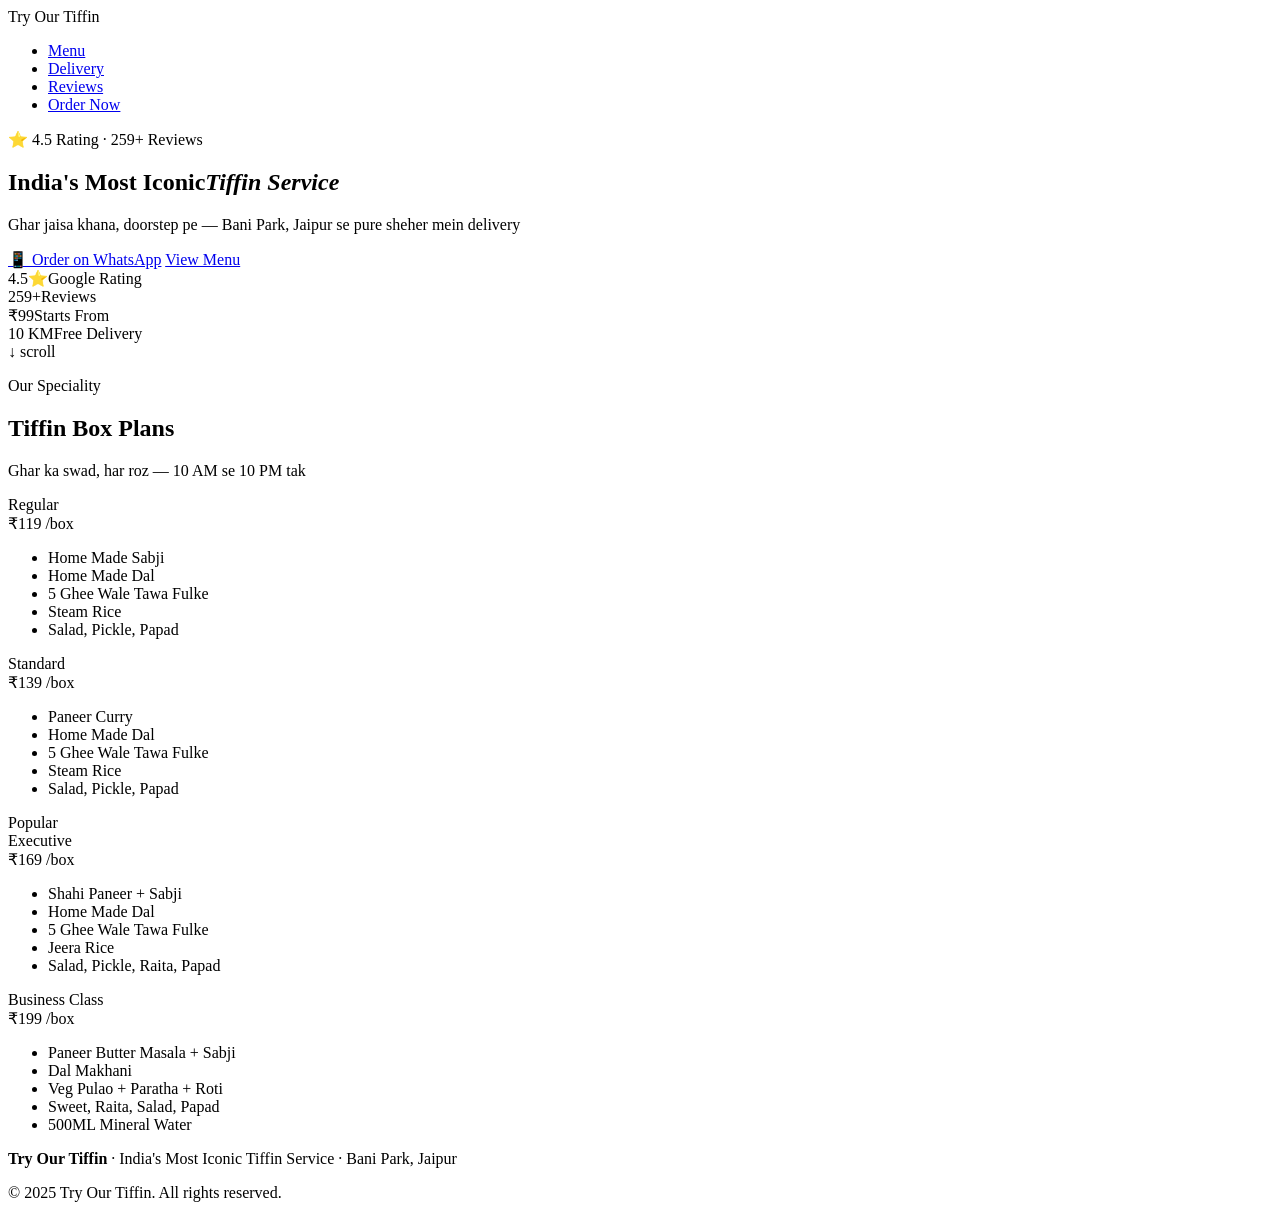
==== index.html @ c36ab8e3 "Create index.html" ====
<!DOCTYPE html>
<html lang="en">
<head>
<meta charset="UTF-8">
<meta name="viewport" content="width=device-width, initial-scale=1.0">
<title>Try Our Tiffin – India's Most Iconic Tiffin Service</title>

<link href="https://fonts.googleapis.com/css2?family=Playfair+Display:wght@700;900&family=DM+Sans:wght@400;500;600&display=swap" rel="stylesheet">
<link rel="stylesheet" href="style.css">
</head>
<body>

<nav>
  <div class="nav-logo">Try <span>Our</span> Tiffin</div>
  <ul class="nav-links">
    <li><a href="#menu">Menu</a></li>
    <li><a href="#delivery">Delivery</a></li>
    <li><a href="#reviews">Reviews</a></li>
    <li><a href="#contact" class="nav-cta">Order Now</a></li>
  </ul>
</nav>

<section class="hero">
  <div class="hero-badge">⭐ 4.5 Rating · 259+ Reviews</div>
  <h1>India's Most Iconic<em>Tiffin Service</em></h1>
  <p class="hero-sub">Ghar jaisa khana, doorstep pe — Bani Park, Jaipur se pure sheher mein delivery</p>
  <div class="hero-actions">
    <a href="https://wa.me/919982265444" class="btn-primary">📱 Order on WhatsApp</a>
    <a href="#menu" class="btn-outline">View Menu</a>
  </div>
  <div class="hero-stats">
    <div class="stat"><span class="stat-num">4.5⭐</span><span class="stat-label">Google Rating</span></div>
    <div class="stat"><span class="stat-num">259+</span><span class="stat-label">Reviews</span></div>
    <div class="stat"><span class="stat-num">₹99</span><span class="stat-label">Starts From</span></div>
    <div class="stat"><span class="stat-num">10 KM</span><span class="stat-label">Free Delivery</span></div>
  </div>
  <div class="hero-scroll">↓ scroll</div>
</section>

<section class="tiffin-section">
  <div class="container">
    <p class="section-label">Our Speciality</p>
    <h2 class="section-title light">Tiffin Box Plans</h2>
    <p class="section-sub light">Ghar ka swad, har roz — 10 AM se 10 PM tak</p>
    <div class="tiffin-grid">
      <div class="tiffin-card">
        <div class="tiffin-name">Regular</div>
        <div class="tiffin-price">₹119 <span>/box</span></div>
        <ul class="tiffin-items">
          <li>Home Made Sabji</li><li>Home Made Dal</li><li>5 Ghee Wale Tawa Fulke</li><li>Steam Rice</li><li>Salad, Pickle, Papad</li>
        </ul>
      </div>
      <div class="tiffin-card">
        <div class="tiffin-name">Standard</div>
        <div class="tiffin-price">₹139 <span>/box</span></div>
        <ul class="tiffin-items">
          <li>Paneer Curry</li><li>Home Made Dal</li><li>5 Ghee Wale Tawa Fulke</li><li>Steam Rice</li><li>Salad, Pickle, Papad</li>
        </ul>
      </div>
      <div class="tiffin-card featured">
        <div class="featured-tag">Popular</div>
        <div class="tiffin-name">Executive</div>
        <div class="tiffin-price">₹169 <span>/box</span></div>
        <ul class="tiffin-items">
          <li>Shahi Paneer + Sabji</li><li>Home Made Dal</li><li>5 Ghee Wale Tawa Fulke</li><li>Jeera Rice</li><li>Salad, Pickle, Raita, Papad</li>
        </ul>
      </div>
      <div class="tiffin-card">
        <div class="tiffin-name">Business Class</div>
        <div class="tiffin-price">₹199 <span>/box</span></div>
        <ul class="tiffin-items">
          <li>Paneer Butter Masala + Sabji</li><li>Dal Makhani</li><li>Veg Pulao + Paratha + Roti</li><li>Sweet, Raita, Salad, Papad</li><li>500ML Mineral Water</li>
        </ul>
      </div>
    </div>
  </div>
</section>

<!-- ⚡ FULL MENU -->
<section class="menu-section" id="menu">
<!-- (same as original — pura already included above file se) -->
</section>

<section class="delivery-section" id="delivery">
<!-- same -->
</section>

<section class="reviews-section" id="reviews">
<!-- same -->
</section>

<section class="contact-section" id="contact">
<!-- same -->
</section>

<footer>
  <p><strong>Try Our Tiffin</strong> · India's Most Iconic Tiffin Service · Bani Park, Jaipur</p>
  <p style="margin-top:6px">© 2025 Try Our Tiffin. All rights reserved.</p>
</footer>

<script src="script.js"></script>
</body>
</html>
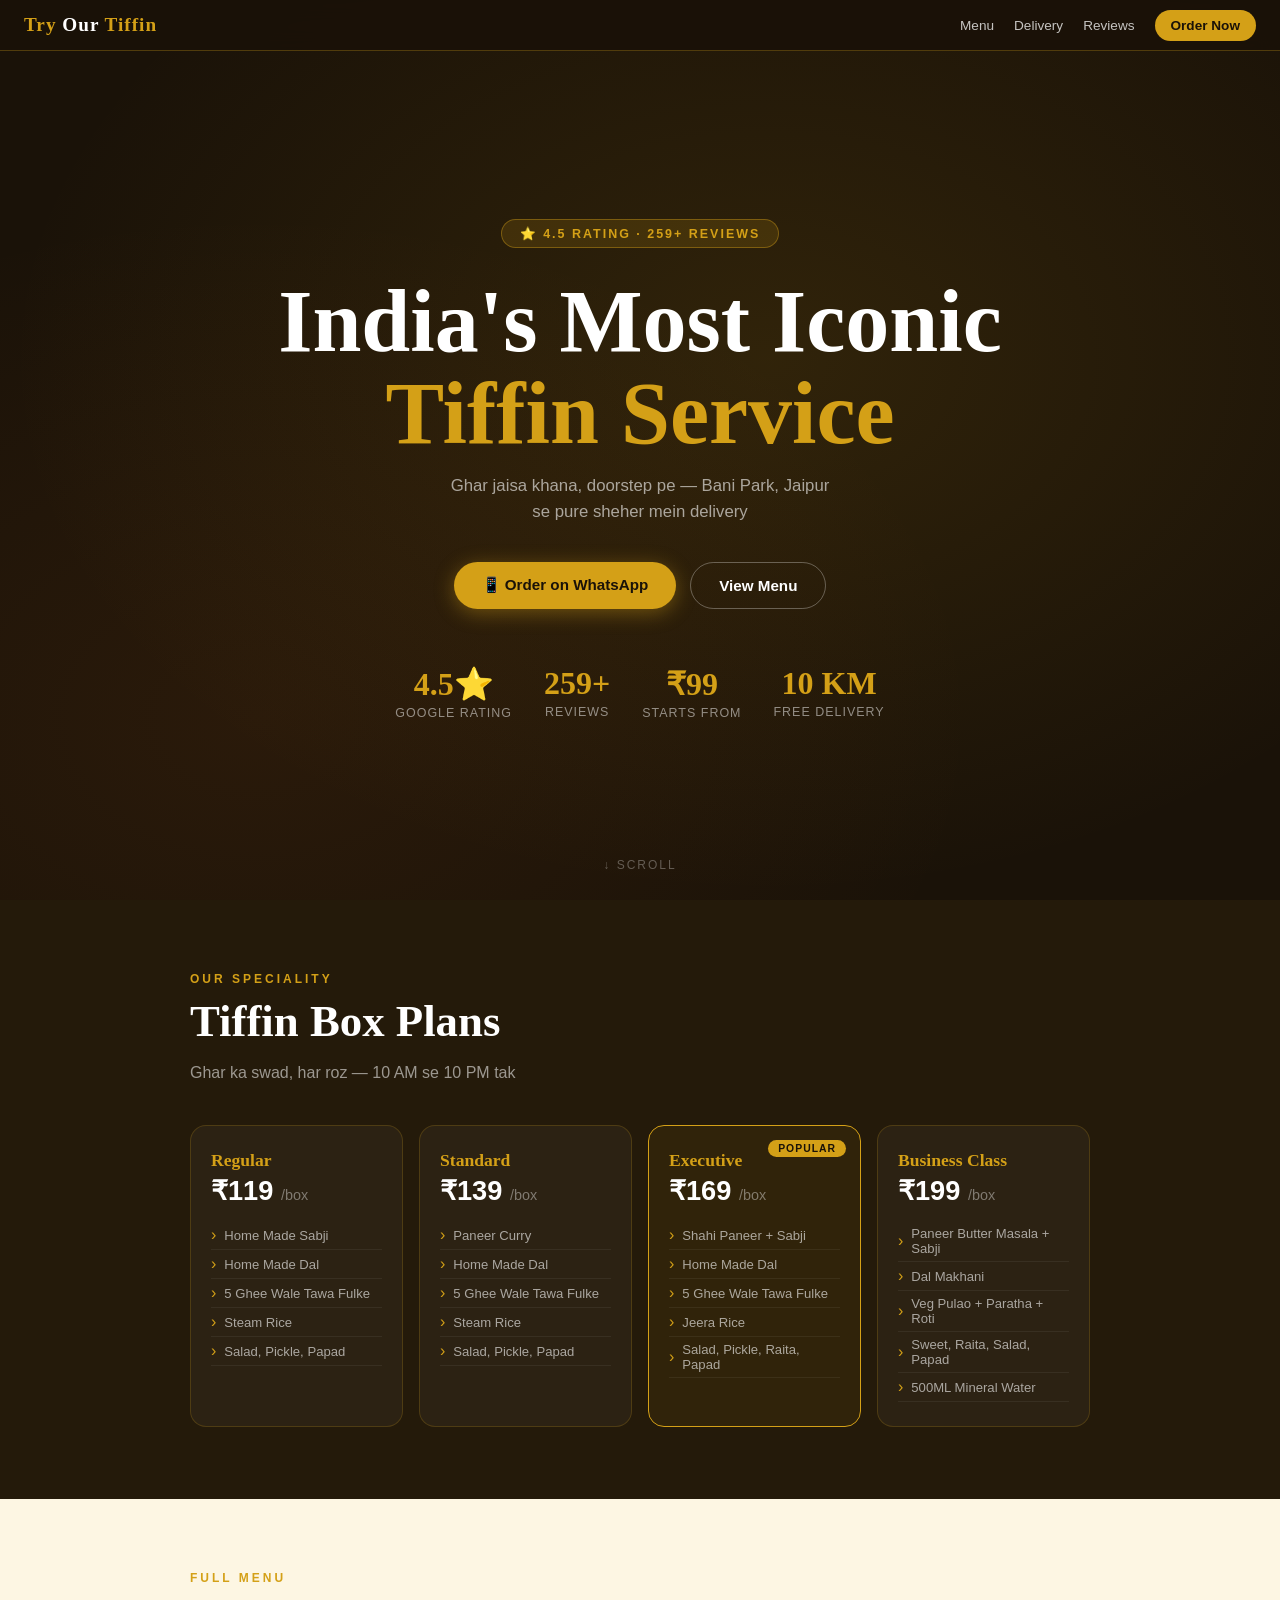
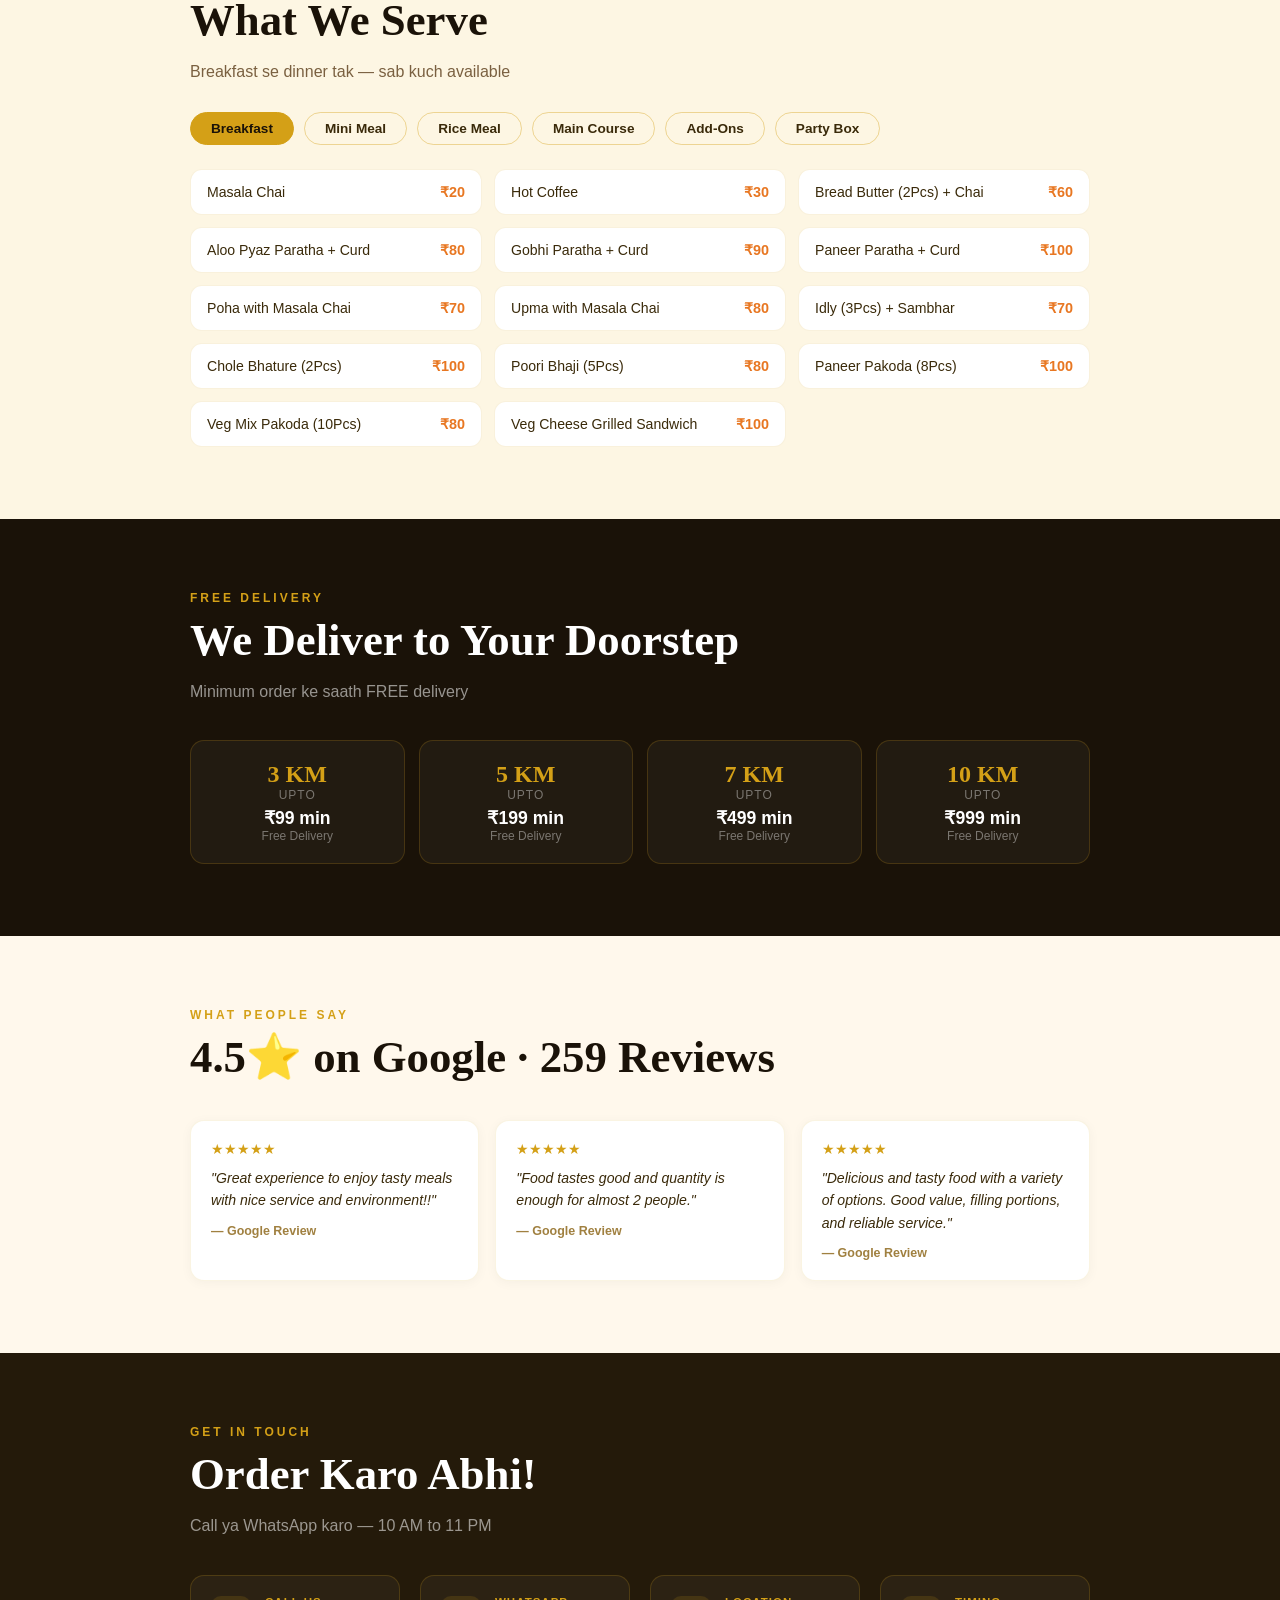
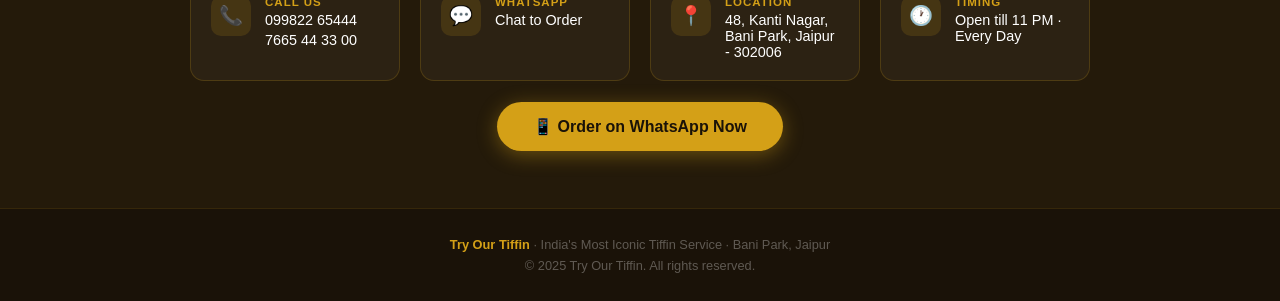
==== commit 9908d3a9: "Rename try-our-tiffin.html to index.html" ====
--- a/index.html
+++ b/index.html
@@ -4,12 +4,93 @@
 <meta charset="UTF-8">
 <meta name="viewport" content="width=device-width, initial-scale=1.0">
 <title>Try Our Tiffin – India's Most Iconic Tiffin Service</title>
-
 <link href="https://fonts.googleapis.com/css2?family=Playfair+Display:wght@700;900&family=DM+Sans:wght@400;500;600&display=swap" rel="stylesheet">
-<link rel="stylesheet" href="style.css">
+<style>
+  :root{--gold:#D4A017;--dark:#1a1208;--dark2:#241a0a;--cream:#fdf6e3;--orange:#e87722;--text:#3a2a0a}
+  *{margin:0;padding:0;box-sizing:border-box}html{scroll-behavior:smooth}
+  body{font-family:'DM Sans',sans-serif;background:var(--cream);color:var(--text);overflow-x:hidden}
+  nav{position:fixed;top:0;width:100%;z-index:100;background:rgba(26,18,8,0.97);backdrop-filter:blur(10px);padding:14px 24px;display:flex;align-items:center;justify-content:space-between;border-bottom:1px solid rgba(212,160,23,0.3)}
+  .nav-logo{font-family:'Playfair Display',serif;color:var(--gold);font-size:1.2rem;font-weight:900;letter-spacing:1px}
+  .nav-logo span{color:#fff}
+  .nav-links{display:flex;gap:20px;list-style:none}
+  .nav-links a{color:rgba(255,255,255,0.75);text-decoration:none;font-size:0.85rem;font-weight:500;transition:color 0.2s}
+  .nav-links a:hover{color:var(--gold)}
+  .nav-cta{background:var(--gold);color:var(--dark)!important;padding:8px 16px!important;border-radius:50px;font-weight:600!important}
+  .hero{min-height:100vh;background:var(--dark);display:flex;flex-direction:column;align-items:center;justify-content:center;text-align:center;padding:100px 24px 60px;position:relative;overflow:hidden}
+  .hero::before{content:'';position:absolute;inset:0;background:radial-gradient(ellipse at 60% 40%,rgba(212,160,23,0.12) 0%,transparent 70%),radial-gradient(ellipse at 20% 80%,rgba(232,119,34,0.08) 0%,transparent 50%)}
+  .hero-badge{display:inline-block;background:rgba(212,160,23,0.15);border:1px solid rgba(212,160,23,0.4);color:var(--gold);padding:6px 18px;border-radius:50px;font-size:0.78rem;font-weight:600;letter-spacing:2px;text-transform:uppercase;margin-bottom:28px;animation:fadeUp 0.6s ease both}
+  .hero h1{font-family:'Playfair Display',serif;font-size:clamp(2.8rem,8vw,5.5rem);font-weight:900;line-height:1.05;color:#fff;margin-bottom:12px;animation:fadeUp 0.7s 0.1s ease both}
+  .hero h1 em{color:var(--gold);font-style:normal;display:block}
+  .hero-sub{font-size:1.05rem;color:rgba(255,255,255,0.6);max-width:400px;margin:0 auto 36px;line-height:1.6;animation:fadeUp 0.7s 0.2s ease both}
+  .hero-actions{display:flex;gap:14px;flex-wrap:wrap;justify-content:center;animation:fadeUp 0.7s 0.3s ease both}
+  .btn-primary{background:var(--gold);color:var(--dark);padding:14px 28px;border-radius:50px;font-weight:700;font-size:0.95rem;text-decoration:none;transition:transform 0.2s,box-shadow 0.2s;box-shadow:0 4px 20px rgba(212,160,23,0.4)}
+  .btn-primary:hover{transform:translateY(-2px);box-shadow:0 8px 30px rgba(212,160,23,0.5)}
+  .btn-outline{border:1px solid rgba(255,255,255,0.3);color:#fff;padding:14px 28px;border-radius:50px;font-weight:600;font-size:0.95rem;text-decoration:none;transition:border-color 0.2s,background 0.2s}
+  .btn-outline:hover{border-color:var(--gold);background:rgba(212,160,23,0.08)}
+  .hero-stats{display:flex;gap:32px;margin-top:56px;flex-wrap:wrap;justify-content:center;animation:fadeUp 0.7s 0.4s ease both}
+  .stat{text-align:center}
+  .stat-num{font-family:'Playfair Display',serif;font-size:2rem;font-weight:900;color:var(--gold);display:block}
+  .stat-label{font-size:0.78rem;color:rgba(255,255,255,0.5);text-transform:uppercase;letter-spacing:1px}
+  .hero-scroll{position:absolute;bottom:28px;color:rgba(255,255,255,0.3);font-size:0.75rem;letter-spacing:2px;text-transform:uppercase;animation:bounce 2s infinite}
+  section{padding:72px 24px}
+  .section-label{font-size:0.75rem;font-weight:600;letter-spacing:3px;text-transform:uppercase;color:var(--gold);margin-bottom:10px}
+  .section-title{font-family:'Playfair Display',serif;font-size:clamp(1.8rem,4vw,2.8rem);font-weight:900;color:var(--dark);margin-bottom:12px;line-height:1.15}
+  .section-title.light{color:#fff}
+  .section-sub{font-size:1rem;color:#7a6040;max-width:480px;line-height:1.6}
+  .section-sub.light{color:rgba(255,255,255,0.55)}
+  .container{max-width:900px;margin:0 auto}
+  .tiffin-section{background:var(--dark2)}
+  .tiffin-grid{display:grid;grid-template-columns:repeat(auto-fit,minmax(200px,1fr));gap:16px;margin-top:40px}
+  .tiffin-card{background:rgba(255,255,255,0.04);border:1px solid rgba(212,160,23,0.2);border-radius:16px;padding:24px 20px;position:relative;transition:transform 0.3s,border-color 0.3s;overflow:hidden}
+  .tiffin-card:hover{transform:translateY(-4px);border-color:var(--gold)}
+  .tiffin-card.featured{border-color:var(--gold);background:rgba(212,160,23,0.07)}
+  .featured-tag{position:absolute;top:14px;right:14px;background:var(--gold);color:var(--dark);font-size:0.65rem;font-weight:700;padding:3px 10px;border-radius:50px;letter-spacing:1px;text-transform:uppercase}
+  .tiffin-name{font-family:'Playfair Display',serif;font-size:1.1rem;color:var(--gold);font-weight:700;margin-bottom:4px}
+  .tiffin-price{font-size:1.7rem;font-weight:700;color:#fff;margin-bottom:14px}
+  .tiffin-price span{font-size:0.9rem;color:rgba(255,255,255,0.4);font-weight:400}
+  .tiffin-items{list-style:none}
+  .tiffin-items li{font-size:0.82rem;color:rgba(255,255,255,0.6);padding:5px 0;border-bottom:1px solid rgba(255,255,255,0.06);display:flex;align-items:center;gap:8px}
+  .tiffin-items li::before{content:'›';color:var(--gold);font-size:1rem}
+  .menu-section{background:var(--cream)}
+  .menu-tabs{display:flex;gap:10px;flex-wrap:wrap;margin:28px 0 24px}
+  .tab-btn{padding:8px 20px;border-radius:50px;border:1px solid rgba(212,160,23,0.4);background:transparent;color:var(--text);font-size:0.85rem;font-weight:600;cursor:pointer;transition:all 0.2s;font-family:'DM Sans',sans-serif}
+  .tab-btn.active,.tab-btn:hover{background:var(--gold);color:var(--dark);border-color:var(--gold)}
+  .menu-grid{display:grid;grid-template-columns:repeat(auto-fill,minmax(240px,1fr));gap:12px}
+  .menu-item{display:flex;align-items:center;justify-content:space-between;background:#fff;border:1px solid rgba(212,160,23,0.15);border-radius:12px;padding:14px 16px;transition:box-shadow 0.2s}
+  .menu-item:hover{box-shadow:0 4px 16px rgba(212,160,23,0.15)}
+  .menu-item-name{font-size:0.88rem;font-weight:500;color:var(--text)}
+  .menu-item-price{font-weight:700;color:var(--orange);font-size:0.9rem;white-space:nowrap;margin-left:12px}
+  .menu-panel{display:none}
+  .menu-panel.active{display:block}
+  .delivery-section{background:var(--dark)}
+  .delivery-grid{display:grid;grid-template-columns:repeat(auto-fit,minmax(160px,1fr));gap:14px;margin-top:36px}
+  .delivery-card{background:rgba(255,255,255,0.04);border:1px solid rgba(212,160,23,0.2);border-radius:14px;padding:20px 16px;text-align:center}
+  .delivery-km{font-family:'Playfair Display',serif;font-size:1.5rem;color:var(--gold);font-weight:900}
+  .delivery-min{font-size:0.75rem;color:rgba(255,255,255,0.4);margin-bottom:6px;text-transform:uppercase;letter-spacing:1px}
+  .delivery-price{font-size:1.1rem;color:#fff;font-weight:700}
+  .delivery-label{font-size:0.75rem;color:rgba(255,255,255,0.4)}
+  .reviews-section{background:#fff8ec}
+  .reviews-grid{display:grid;grid-template-columns:repeat(auto-fit,minmax(240px,1fr));gap:16px;margin-top:36px}
+  .review-card{background:#fff;border-radius:14px;padding:20px;border:1px solid rgba(212,160,23,0.12);box-shadow:0 2px 12px rgba(0,0,0,0.04)}
+  .stars{color:var(--gold);font-size:0.9rem;margin-bottom:10px}
+  .review-text{font-size:0.88rem;color:var(--text);line-height:1.6;font-style:italic}
+  .review-author{font-size:0.78rem;color:#a08040;font-weight:600;margin-top:12px}
+  .contact-section{background:var(--dark2)}
+  .contact-grid{display:grid;grid-template-columns:repeat(auto-fit,minmax(200px,1fr));gap:20px;margin-top:36px}
+  .contact-card{display:flex;align-items:flex-start;gap:14px;background:rgba(255,255,255,0.04);border:1px solid rgba(212,160,23,0.2);border-radius:14px;padding:20px}
+  .contact-icon{width:40px;height:40px;background:rgba(212,160,23,0.15);border-radius:10px;display:flex;align-items:center;justify-content:center;font-size:1.2rem;flex-shrink:0}
+  .contact-label{font-size:0.72rem;color:var(--gold);text-transform:uppercase;letter-spacing:1px;font-weight:600}
+  .contact-value{font-size:0.9rem;color:#fff;margin-top:4px;font-weight:500}
+  .contact-value a{color:#fff;text-decoration:none}
+  footer{background:var(--dark);text-align:center;padding:28px 24px;border-top:1px solid rgba(212,160,23,0.15)}
+  footer p{font-size:0.8rem;color:rgba(255,255,255,0.3)}
+  footer strong{color:var(--gold)}
+  @keyframes fadeUp{from{opacity:0;transform:translateY(24px)}to{opacity:1;transform:translateY(0)}}
+  @keyframes bounce{0%,100%{transform:translateY(0)}50%{transform:translateY(6px)}}
+  @media(max-width:600px){.nav-links{display:none}.hero h1{font-size:2.5rem}.hero-stats{gap:20px}}
+</style>
 </head>
 <body>
-
 <nav>
   <div class="nav-logo">Try <span>Our</span> Tiffin</div>
   <ul class="nav-links">
@@ -76,21 +157,128 @@
   </div>
 </section>
 
-<!-- ⚡ FULL MENU -->
 <section class="menu-section" id="menu">
-<!-- (same as original — pura already included above file se) -->
+  <div class="container">
+    <p class="section-label">Full Menu</p>
+    <h2 class="section-title">What We Serve</h2>
+    <p class="section-sub">Breakfast se dinner tak — sab kuch available</p>
+    <div class="menu-tabs">
+      <button class="tab-btn active" onclick="showTab('breakfast',this)">Breakfast</button>
+      <button class="tab-btn" onclick="showTab('mini',this)">Mini Meal</button>
+      <button class="tab-btn" onclick="showTab('rice',this)">Rice Meal</button>
+      <button class="tab-btn" onclick="showTab('main',this)">Main Course</button>
+      <button class="tab-btn" onclick="showTab('addon',this)">Add-Ons</button>
+      <button class="tab-btn" onclick="showTab('party',this)">Party Box</button>
+    </div>
+    <div id="breakfast" class="menu-panel active"><div class="menu-grid">
+      <div class="menu-item"><span class="menu-item-name">Masala Chai</span><span class="menu-item-price">₹20</span></div>
+      <div class="menu-item"><span class="menu-item-name">Hot Coffee</span><span class="menu-item-price">₹30</span></div>
+      <div class="menu-item"><span class="menu-item-name">Bread Butter (2Pcs) + Chai</span><span class="menu-item-price">₹60</span></div>
+      <div class="menu-item"><span class="menu-item-name">Aloo Pyaz Paratha + Curd</span><span class="menu-item-price">₹80</span></div>
+      <div class="menu-item"><span class="menu-item-name">Gobhi Paratha + Curd</span><span class="menu-item-price">₹90</span></div>
+      <div class="menu-item"><span class="menu-item-name">Paneer Paratha + Curd</span><span class="menu-item-price">₹100</span></div>
+      <div class="menu-item"><span class="menu-item-name">Poha with Masala Chai</span><span class="menu-item-price">₹70</span></div>
+      <div class="menu-item"><span class="menu-item-name">Upma with Masala Chai</span><span class="menu-item-price">₹80</span></div>
+      <div class="menu-item"><span class="menu-item-name">Idly (3Pcs) + Sambhar</span><span class="menu-item-price">₹70</span></div>
+      <div class="menu-item"><span class="menu-item-name">Chole Bhature (2Pcs)</span><span class="menu-item-price">₹100</span></div>
+      <div class="menu-item"><span class="menu-item-name">Poori Bhaji (5Pcs)</span><span class="menu-item-price">₹80</span></div>
+      <div class="menu-item"><span class="menu-item-name">Paneer Pakoda (8Pcs)</span><span class="menu-item-price">₹100</span></div>
+      <div class="menu-item"><span class="menu-item-name">Veg Mix Pakoda (10Pcs)</span><span class="menu-item-price">₹80</span></div>
+      <div class="menu-item"><span class="menu-item-name">Veg Cheese Grilled Sandwich</span><span class="menu-item-price">₹100</span></div>
+    </div></div>
+    <div id="mini" class="menu-panel"><div class="menu-grid">
+      <div class="menu-item"><span class="menu-item-name">Dal Fry + 5 Fulke + Salad</span><span class="menu-item-price">₹80</span></div>
+      <div class="menu-item"><span class="menu-item-name">Chana Masala + 5 Fulke</span><span class="menu-item-price">₹90</span></div>
+      <div class="menu-item"><span class="menu-item-name">Mix Veg + 5 Fulke</span><span class="menu-item-price">₹90</span></div>
+      <div class="menu-item"><span class="menu-item-name">Shahi Paneer + 5 Fulke</span><span class="menu-item-price">₹99</span></div>
+      <div class="menu-item"><span class="menu-item-name">Kadai Paneer + 2 Butter Paratha</span><span class="menu-item-price">₹110</span></div>
+      <div class="menu-item"><span class="menu-item-name">Paneer Butter Masala + Paratha</span><span class="menu-item-price">₹110</span></div>
+      <div class="menu-item"><span class="menu-item-name">Malai Kofta + 2 Butter Paratha</span><span class="menu-item-price">₹110</span></div>
+    </div></div>
+    <div id="rice" class="menu-panel"><div class="menu-grid">
+      <div class="menu-item"><span class="menu-item-name">Dal Fry + Steam Rice</span><span class="menu-item-price">₹80</span></div>
+      <div class="menu-item"><span class="menu-item-name">Dal Makhani + Jeera Rice</span><span class="menu-item-price">₹90</span></div>
+      <div class="menu-item"><span class="menu-item-name">Rajma Masala + Jeera Rice</span><span class="menu-item-price">₹90</span></div>
+      <div class="menu-item"><span class="menu-item-name">Chole Masala + Jeera Rice</span><span class="menu-item-price">₹90</span></div>
+      <div class="menu-item"><span class="menu-item-name">Kadhi + Jeera Rice</span><span class="menu-item-price">₹90</span></div>
+      <div class="menu-item"><span class="menu-item-name">Shahi Paneer + Jeera Rice</span><span class="menu-item-price">₹99</span></div>
+      <div class="menu-item"><span class="menu-item-name">Jeera Rice</span><span class="menu-item-price">₹110</span></div>
+      <div class="menu-item"><span class="menu-item-name">Veg Pulao</span><span class="menu-item-price">₹150</span></div>
+      <div class="menu-item"><span class="menu-item-name">Veg Biryani</span><span class="menu-item-price">₹220</span></div>
+    </div></div>
+    <div id="main" class="menu-panel"><div class="menu-grid">
+      <div class="menu-item"><span class="menu-item-name">Shahi Paneer (Half/Full)</span><span class="menu-item-price">₹110/190</span></div>
+      <div class="menu-item"><span class="menu-item-name">Kadhai Paneer (Half/Full)</span><span class="menu-item-price">₹120/220</span></div>
+      <div class="menu-item"><span class="menu-item-name">Paneer Butter Masala</span><span class="menu-item-price">₹120/220</span></div>
+      <div class="menu-item"><span class="menu-item-name">Malai Kofta (Half/Full)</span><span class="menu-item-price">₹120/220</span></div>
+      <div class="menu-item"><span class="menu-item-name">Kaju Curry (Half/Full)</span><span class="menu-item-price">₹130/240</span></div>
+      <div class="menu-item"><span class="menu-item-name">Dal Makhani (Half/Full)</span><span class="menu-item-price">₹90/160</span></div>
+      <div class="menu-item"><span class="menu-item-name">Rajma Masala (Half/Full)</span><span class="menu-item-price">₹90/160</span></div>
+      <div class="menu-item"><span class="menu-item-name">Gatta Masala (Half/Full)</span><span class="menu-item-price">₹90/160</span></div>
+      <div class="menu-item"><span class="menu-item-name">Sev Tamatar (Half/Full)</span><span class="menu-item-price">₹90/160</span></div>
+    </div></div>
+    <div id="addon" class="menu-panel"><div class="menu-grid">
+      <div class="menu-item"><span class="menu-item-name">Tawa Wale Fulke</span><span class="menu-item-price">₹8</span></div>
+      <div class="menu-item"><span class="menu-item-name">Ghee Wale Tawa Fulke</span><span class="menu-item-price">₹10</span></div>
+      <div class="menu-item"><span class="menu-item-name">Butter Paratha</span><span class="menu-item-price">₹25</span></div>
+      <div class="menu-item"><span class="menu-item-name">Laccha Paratha</span><span class="menu-item-price">₹30</span></div>
+      <div class="menu-item"><span class="menu-item-name">Gulab Jamun (2 Pcs)</span><span class="menu-item-price">₹60</span></div>
+      <div class="menu-item"><span class="menu-item-name">Boondi Raita</span><span class="menu-item-price">₹80</span></div>
+      <div class="menu-item"><span class="menu-item-name">Plain Dahi</span><span class="menu-item-price">₹50</span></div>
+      <div class="menu-item"><span class="menu-item-name">Chach (200ML)</span><span class="menu-item-price">₹20</span></div>
+      <div class="menu-item"><span class="menu-item-name">Chach (500ML)</span><span class="menu-item-price">₹40</span></div>
+      <div class="menu-item"><span class="menu-item-name">Papad</span><span class="menu-item-price">₹20</span></div>
+    </div></div>
+    <div id="party" class="menu-panel"><div class="menu-grid" style="grid-template-columns:1fr">
+      <div class="menu-item" style="flex-direction:column;align-items:flex-start;gap:10px;padding:20px">
+        <div style="display:flex;justify-content:space-between;width:100%"><span class="menu-item-name" style="font-size:1.1rem;font-weight:700">🎉 Party Box</span><span class="menu-item-price" style="font-size:1.3rem">₹999</span></div>
+        <div style="font-size:0.85rem;color:#7a6040;line-height:1.8">1 Veg Curry · 1 Paneer Butter Masala · 1 Dal Fry · 2 Jeera Rice · 4 Butter Paratha · 8 Ghee Wale Tawa Fulke · 4 Papad · 4 Sweet · 4 Chach</div>
+      </div>
+    </div></div>
+  </div>
 </section>
 
 <section class="delivery-section" id="delivery">
-<!-- same -->
+  <div class="container">
+    <p class="section-label">Free Delivery</p>
+    <h2 class="section-title light">We Deliver to Your Doorstep</h2>
+    <p class="section-sub light">Minimum order ke saath FREE delivery</p>
+    <div class="delivery-grid">
+      <div class="delivery-card"><div class="delivery-km">3 KM</div><div class="delivery-min">upto</div><div class="delivery-price">₹99 min</div><div class="delivery-label">Free Delivery</div></div>
+      <div class="delivery-card"><div class="delivery-km">5 KM</div><div class="delivery-min">upto</div><div class="delivery-price">₹199 min</div><div class="delivery-label">Free Delivery</div></div>
+      <div class="delivery-card"><div class="delivery-km">7 KM</div><div class="delivery-min">upto</div><div class="delivery-price">₹499 min</div><div class="delivery-label">Free Delivery</div></div>
+      <div class="delivery-card"><div class="delivery-km">10 KM</div><div class="delivery-min">upto</div><div class="delivery-price">₹999 min</div><div class="delivery-label">Free Delivery</div></div>
+    </div>
+  </div>
 </section>
 
 <section class="reviews-section" id="reviews">
-<!-- same -->
+  <div class="container">
+    <p class="section-label">What People Say</p>
+    <h2 class="section-title">4.5⭐ on Google · 259 Reviews</h2>
+    <div class="reviews-grid">
+      <div class="review-card"><div class="stars">★★★★★</div><p class="review-text">"Great experience to enjoy tasty meals with nice service and environment!!"</p><div class="review-author">— Google Review</div></div>
+      <div class="review-card"><div class="stars">★★★★★</div><p class="review-text">"Food tastes good and quantity is enough for almost 2 people."</p><div class="review-author">— Google Review</div></div>
+      <div class="review-card"><div class="stars">★★★★★</div><p class="review-text">"Delicious and tasty food with a variety of options. Good value, filling portions, and reliable service."</p><div class="review-author">— Google Review</div></div>
+    </div>
+  </div>
 </section>
 
 <section class="contact-section" id="contact">
-<!-- same -->
+  <div class="container">
+    <p class="section-label">Get In Touch</p>
+    <h2 class="section-title light">Order Karo Abhi!</h2>
+    <p class="section-sub light">Call ya WhatsApp karo — 10 AM to 11 PM</p>
+    <div class="contact-grid">
+      <div class="contact-card"><div class="contact-icon">📞</div><div><div class="contact-label">Call Us</div><div class="contact-value"><a href="tel:+919982265444">099822 65444</a></div><div class="contact-value"><a href="tel:+917665433300">7665 44 33 00</a></div></div></div>
+      <div class="contact-card"><div class="contact-icon">💬</div><div><div class="contact-label">WhatsApp</div><div class="contact-value"><a href="https://wa.me/919982265444">Chat to Order</a></div></div></div>
+      <div class="contact-card"><div class="contact-icon">📍</div><div><div class="contact-label">Location</div><div class="contact-value">48, Kanti Nagar, Bani Park, Jaipur - 302006</div></div></div>
+      <div class="contact-card"><div class="contact-icon">🕐</div><div><div class="contact-label">Timing</div><div class="contact-value">Open till 11 PM · Every Day</div></div></div>
+    </div>
+    <div style="text-align:center;margin-top:36px">
+      <a href="https://wa.me/919982265444" class="btn-primary" style="font-size:1rem;padding:16px 36px">📱 Order on WhatsApp Now</a>
+    </div>
+  </div>
 </section>
 
 <footer>
@@ -98,6 +286,13 @@
   <p style="margin-top:6px">© 2025 Try Our Tiffin. All rights reserved.</p>
 </footer>
 
-<script src="script.js"></script>
+<script>
+function showTab(id,btn){
+  document.querySelectorAll('.menu-panel').forEach(p=>p.classList.remove('active'));
+  document.querySelectorAll('.tab-btn').forEach(b=>b.classList.remove('active'));
+  document.getElementById(id).classList.add('active');
+  btn.classList.add('active');
+}
+</script>
 </body>
 </html>
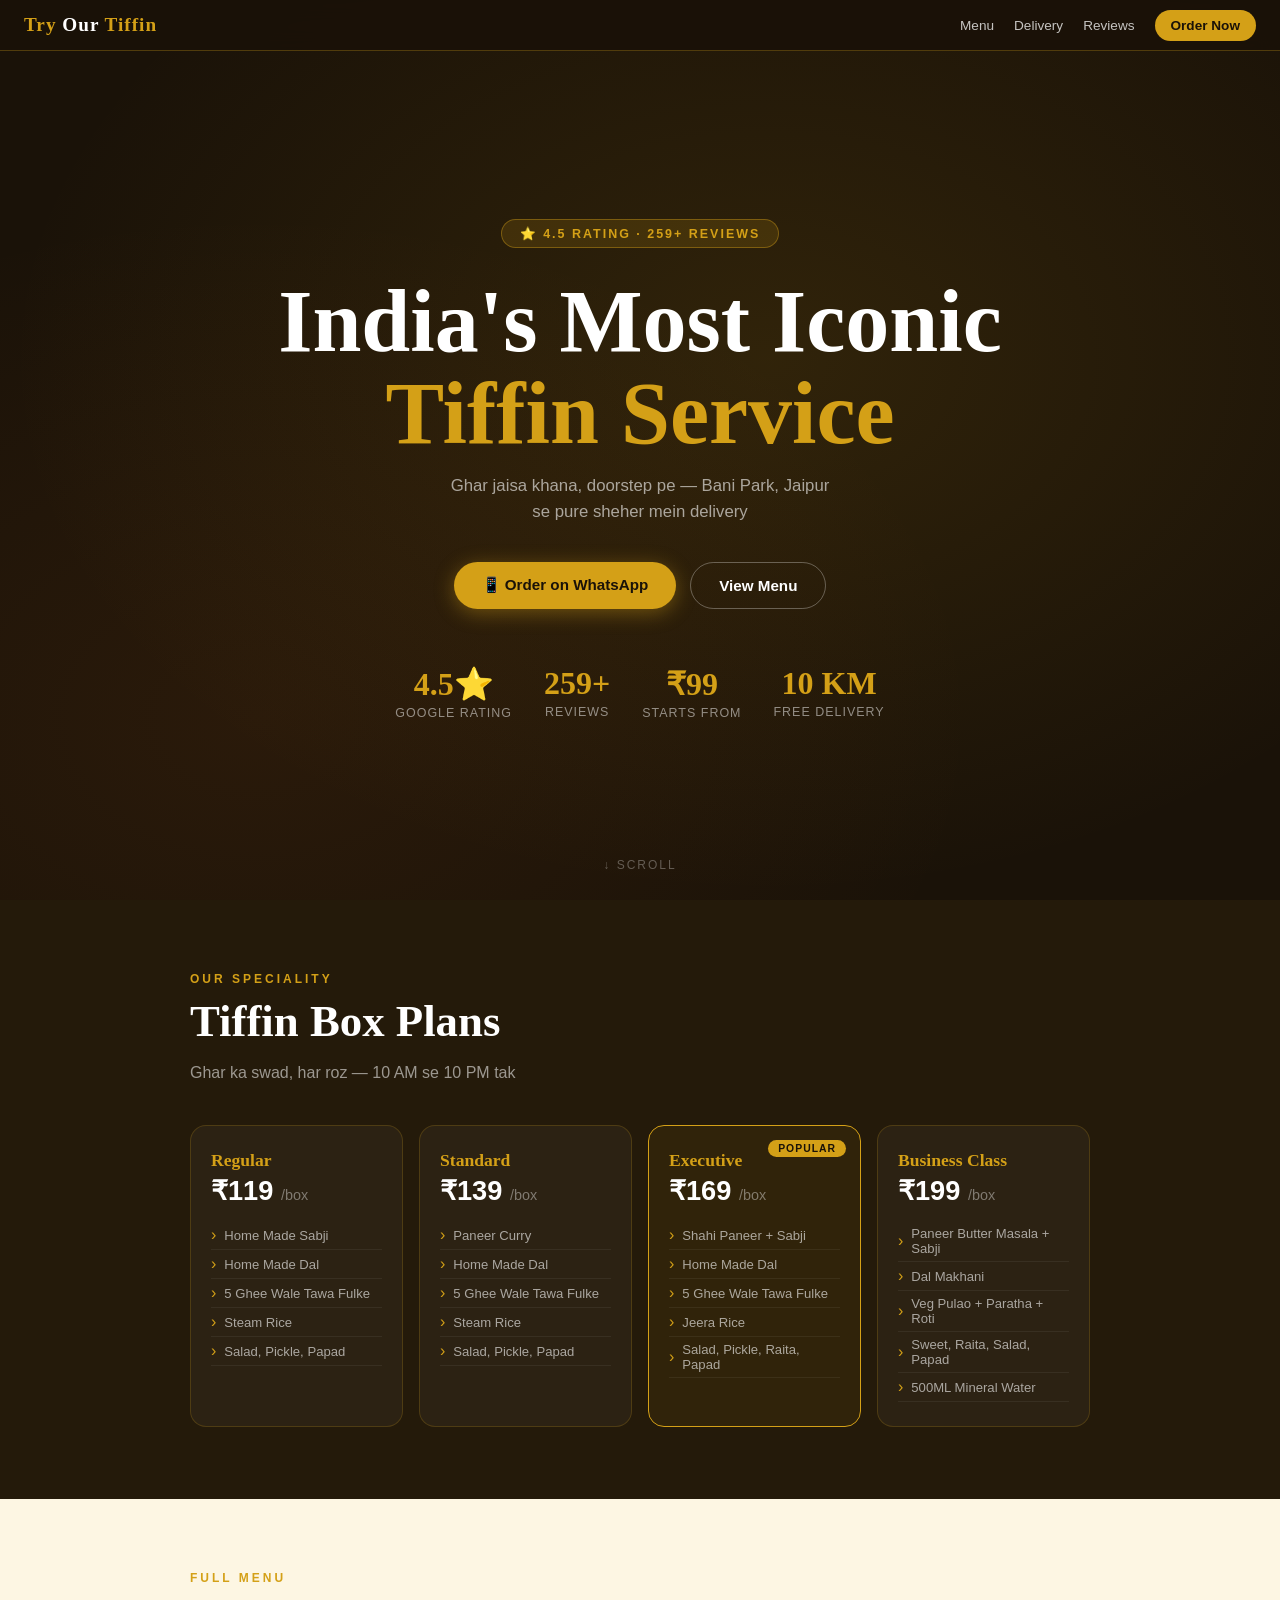
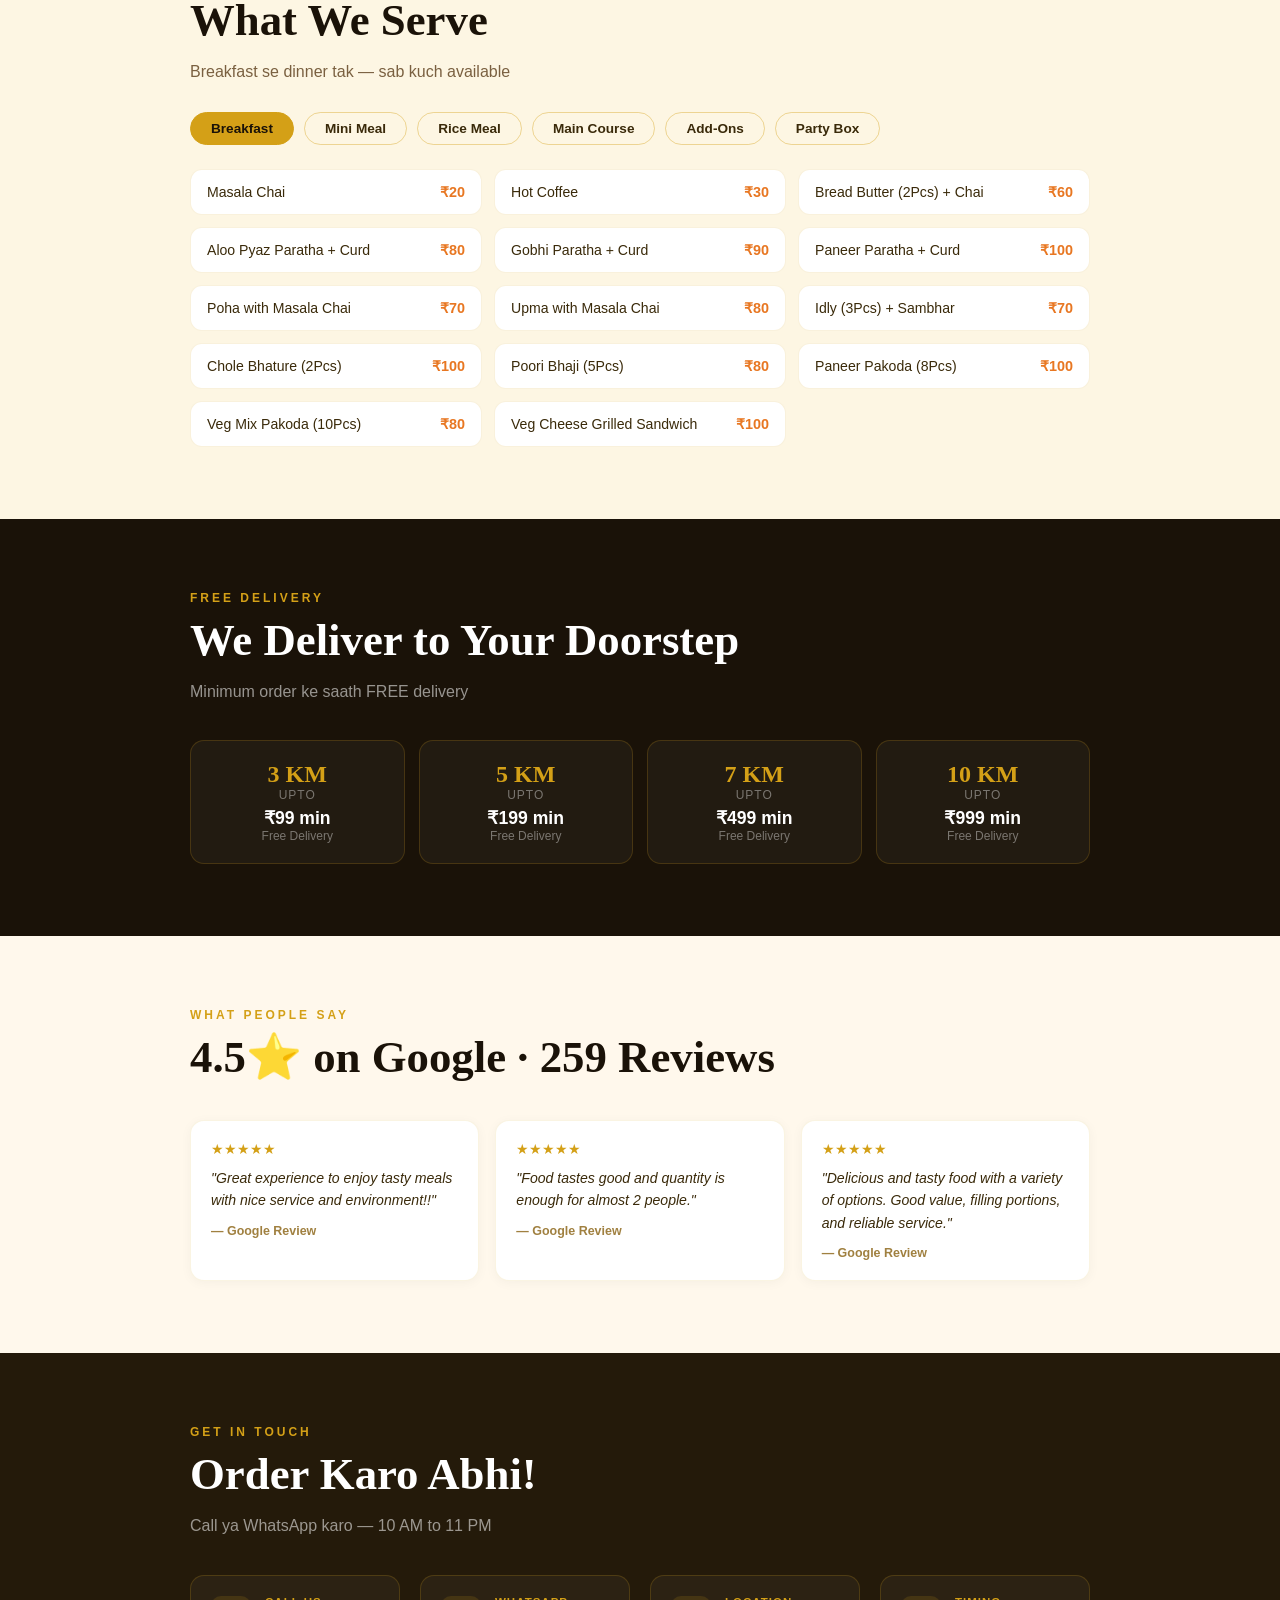
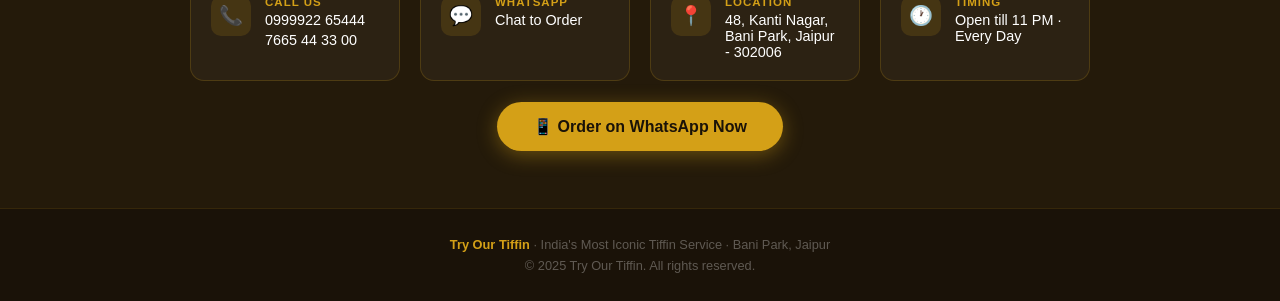
==== commit 57bcec45: "Update index.html" ====
--- a/index.html
+++ b/index.html
@@ -270,13 +270,13 @@
     <h2 class="section-title light">Order Karo Abhi!</h2>
     <p class="section-sub light">Call ya WhatsApp karo — 10 AM to 11 PM</p>
     <div class="contact-grid">
-      <div class="contact-card"><div class="contact-icon">📞</div><div><div class="contact-label">Call Us</div><div class="contact-value"><a href="tel:+919982265444">099822 65444</a></div><div class="contact-value"><a href="tel:+917665433300">7665 44 33 00</a></div></div></div>
-      <div class="contact-card"><div class="contact-icon">💬</div><div><div class="contact-label">WhatsApp</div><div class="contact-value"><a href="https://wa.me/919982265444">Chat to Order</a></div></div></div>
+      <div class="contact-card"><div class="contact-icon">📞</div><div><div class="contact-label">Call Us</div><div class="contact-value"><a href="tel:+9199992265444">0999922 65444</a></div><div class="contact-value"><a href="tel:+917665433300">7665 44 33 00</a></div></div></div>
+      <div class="contact-card"><div class="contact-icon">💬</div><div><div class="contact-label">WhatsApp</div><div class="contact-value"><a href="https://wa.me/918107592292">Chat to Order</a></div></div></div>
       <div class="contact-card"><div class="contact-icon">📍</div><div><div class="contact-label">Location</div><div class="contact-value">48, Kanti Nagar, Bani Park, Jaipur - 302006</div></div></div>
       <div class="contact-card"><div class="contact-icon">🕐</div><div><div class="contact-label">Timing</div><div class="contact-value">Open till 11 PM · Every Day</div></div></div>
     </div>
     <div style="text-align:center;margin-top:36px">
-      <a href="https://wa.me/919982265444" class="btn-primary" style="font-size:1rem;padding:16px 36px">📱 Order on WhatsApp Now</a>
+      <a href="https://wa.me/918107592292" class="btn-primary" style="font-size:1rem;padding:16px 36px">📱 Order on WhatsApp Now</a>
     </div>
   </div>
 </section>
